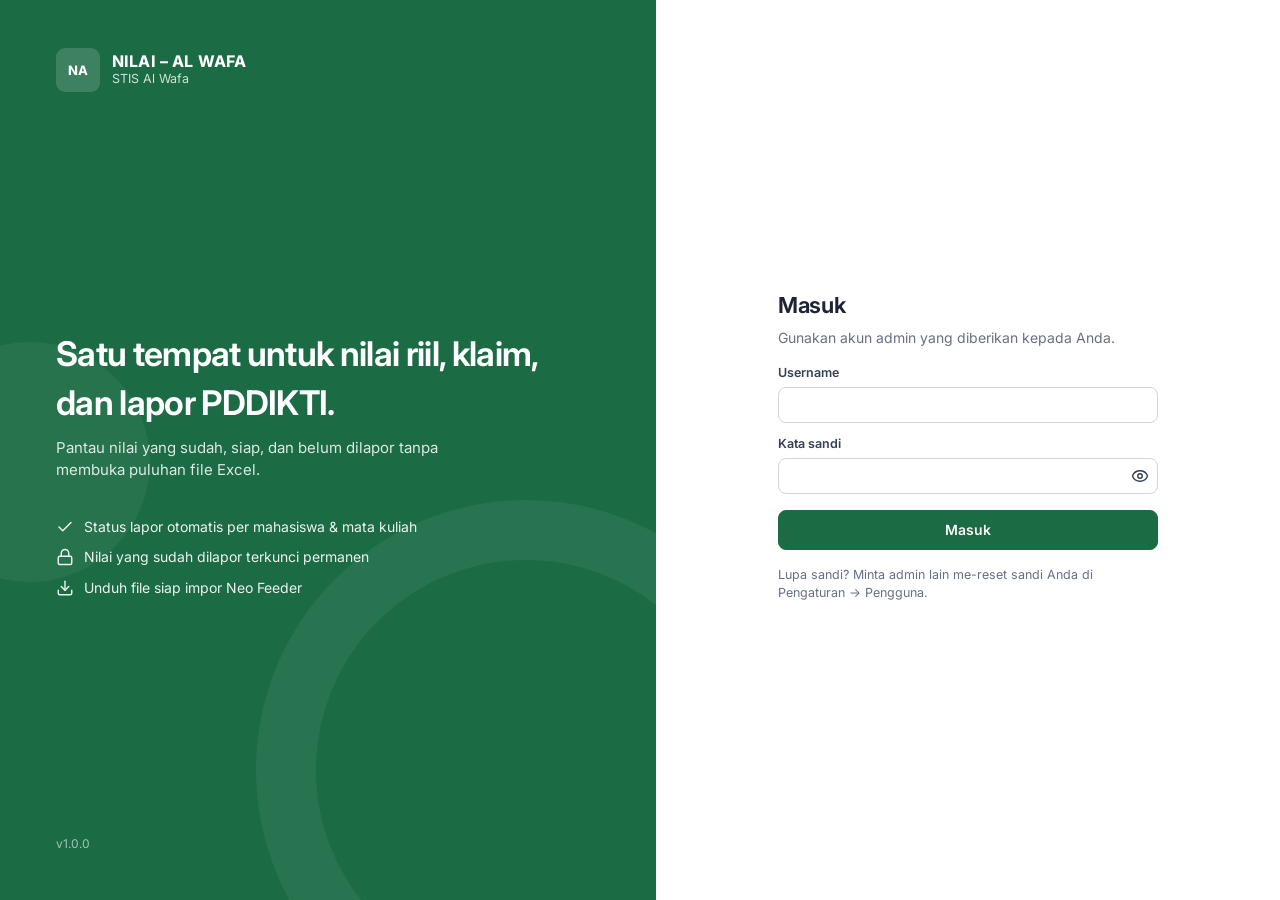
==== index.html @ cb7acc47 "NILAI – AL WAFA v1.0.0" ====
<!DOCTYPE html>
<html lang="id">
<head>
  <meta charset="utf-8">
  <meta name="viewport" content="width=device-width, initial-scale=1">
  <title>NILAI – AL WAFA</title>
  <meta name="description" content="Sistem penilaian akademik STIS Al Wafa — nilai riil, peta klaim, lapor PDDIKTI, KHS & transkrip.">
  <meta name="robots" content="noindex, nofollow">
  <meta name="theme-color" content="#1B6B45">
  <link rel="icon" href="data:image/svg+xml,%3Csvg xmlns='http://www.w3.org/2000/svg' viewBox='0 0 32 32'%3E%3Crect width='32' height='32' rx='7' fill='%231B6B45'/%3E%3Ctext x='16' y='21' font-family='Arial' font-weight='700' font-size='13' fill='white' text-anchor='middle'%3ENA%3C/text%3E%3C/svg%3E">
  <link rel="preconnect" href="https://script.google.com">
  <link rel="preconnect" href="https://script.googleusercontent.com" crossorigin>
  <link rel="preconnect" href="https://fonts.googleapis.com">
  <link rel="preconnect" href="https://fonts.gstatic.com" crossorigin>
  <link rel="preconnect" href="https://cdn.jsdelivr.net" crossorigin>
  <link rel="stylesheet" href="https://fonts.googleapis.com/css2?family=Inter:wght@400;500;600;700&family=Noto+Naskh+Arabic:wght@400;600&display=swap">
  <link rel="stylesheet" href="css/style.css?v=1.0.0">
</head>
<body>
  <div style="min-height:100vh;display:grid;place-items:center;color:#667085;font-family:system-ui,sans-serif">Memuat NILAI – AL WAFA…</div>
  <noscript>Aplikasi ini memerlukan JavaScript.</noscript>
  <script src="js/config.js?v=1.0.0"></script>
  <script src="js/icons.js?v=1.0.0"></script>
  <script src="js/core.js?v=1.0.0"></script>
  <script src="js/hal-utama.js?v=1.0.0"></script>
  <script src="js/hal-nilai.js?v=1.0.0"></script>
  <script src="js/hal-lapor.js?v=1.0.0"></script>
  <script src="js/hal-pengaturan.js?v=1.0.0"></script>
  <script src="js/migrasi-parse.js?v=1.0.0"></script>
</body>
</html>
---- css/style.css ----
/* ==========================================================================
   NILAI – AL WAFA · gaya antarmuka (sederhana, bersih, modern, formal)
   Warna aksen dapat dipilih tiap pengguna → semua turunan memakai --brand.
   ========================================================================== */
:root {
  --brand: #1B6B45;
  --brand-600: color-mix(in srgb, var(--brand) 88%, black);
  --brand-700: color-mix(in srgb, var(--brand) 72%, black);
  --brand-50: color-mix(in srgb, var(--brand) 7%, white);
  --brand-100: color-mix(in srgb, var(--brand) 14%, white);
  --brand-200: color-mix(in srgb, var(--brand) 28%, white);
  --bg: #F5F6F8;
  --surface: #FFFFFF;
  --line: #E4E7EC;
  --line-2: #EEF0F3;
  --text: #1D2433;
  --muted: #667085;
  --soft: #98A2B3;
  --danger: #C62828;
  --warn: #B45309;
  --ok: #15803D;
  --info: #1D4ED8;
  /* warna status (tetap, tidak ikut tema) */
  --s-BP: #94A3B8; --s-BP-bg: #F1F5F9;
  --s-MN: #DC2626; --s-MN-bg: #FEE2E2;
  --s-SL: #CA8A04; --s-SL-bg: #FEF3C7;
  --s-SD: #16A34A; --s-SD-bg: #DCFCE7;
  --s-SX: #EA580C; --s-SX-bg: #FFEDD5;
  --s-TB: #64748B; --s-TB-bg: #E2E8F0;
  --radius: 10px;
  --radius-sm: 7px;
  --shadow: 0 1px 2px rgba(16, 24, 40, .05), 0 1px 3px rgba(16, 24, 40, .06);
  --shadow-lg: 0 12px 32px -8px rgba(16, 24, 40, .18), 0 4px 10px -4px rgba(16, 24, 40, .08);
  --sidebar: 248px;
  --font: 'Inter', system-ui, -apple-system, 'Segoe UI', Roboto, sans-serif;
  --arab: 'Noto Naskh Arabic', 'Traditional Arabic', serif;
}
* { box-sizing: border-box; }
html, body { margin: 0; height: 100%; }
body { font-family: var(--font); font-size: 14px; line-height: 1.45; color: var(--text); background: var(--bg); -webkit-font-smoothing: antialiased; }
a { color: var(--brand); text-decoration: none; }
a:hover { text-decoration: underline; }
h1, h2, h3, h4 { margin: 0; font-weight: 650; letter-spacing: -.01em; }
h1 { font-size: 22px; } h2 { font-size: 17px; } h3 { font-size: 15px; } h4 { font-size: 13.5px; }
p { margin: 0 0 8px; }
small, .muted { color: var(--muted); }
.soft { color: var(--soft); }
.ar { font-family: var(--arab); direction: rtl; font-size: 1.12em; }
.mono { font-variant-numeric: tabular-nums; }
.num { text-align: right; font-variant-numeric: tabular-nums; white-space: nowrap; }
.center { text-align: center; }
.nowrap { white-space: nowrap; }
.hidden { display: none !important; }
.ic { width: 18px; height: 18px; flex: none; stroke: currentColor; fill: none; stroke-width: 1.9; stroke-linecap: round; stroke-linejoin: round; vertical-align: -3px; }
.ic-sm { width: 15px; height: 15px; vertical-align: -2px; }
.ic-lg { width: 22px; height: 22px; }
.row { display: flex; align-items: center; gap: 8px; }
.row-wrap { display: flex; align-items: center; gap: 8px; flex-wrap: wrap; }
.spacer { flex: 1; }
.gap-4 { gap: 4px; } .gap-12 { gap: 12px; } .gap-16 { gap: 16px; }
.mt-4 { margin-top: 4px; } .mt-8 { margin-top: 8px; } .mt-12 { margin-top: 12px; } .mt-16 { margin-top: 16px; } .mt-24 { margin-top: 24px; }
.mb-8 { margin-bottom: 8px; } .mb-12 { margin-bottom: 12px; } .mb-16 { margin-bottom: 16px; }
.w-100 { width: 100%; }

/* ---------------------------------------------------------------- shell */
.app { display: grid; grid-template-columns: var(--sidebar) 1fr; min-height: 100vh; }
.sidebar { background: var(--surface); border-right: 1px solid var(--line); position: sticky; top: 0; height: 100vh; display: flex; flex-direction: column; }
.brand { display: flex; align-items: center; gap: 10px; padding: 18px 18px 16px; border-bottom: 1px solid var(--line-2); }
.brand-mark { width: 36px; height: 36px; border-radius: 9px; background: var(--brand); color: #fff; display: grid; place-items: center; font-weight: 750; font-size: 13px; letter-spacing: .02em; flex: none; overflow: hidden; }
.brand-mark img { width: 100%; height: 100%; object-fit: contain; background: #fff; }
.brand-t { font-weight: 750; font-size: 14.5px; letter-spacing: .01em; line-height: 1.15; }
.brand-s { font-size: 11.5px; color: var(--muted); }
.nav { padding: 12px 10px; display: flex; flex-direction: column; gap: 2px; overflow-y: auto; flex: 1; }
.nav-label { font-size: 10.5px; text-transform: uppercase; letter-spacing: .08em; color: var(--soft); padding: 10px 12px 4px; font-weight: 600; }
.nav a { display: flex; align-items: center; gap: 11px; padding: 9px 12px; border-radius: 8px; color: #344054; font-weight: 520; position: relative; text-decoration: none; }
.nav a:hover { background: var(--brand-50); color: var(--brand-700); }
.nav a.aktif { background: var(--brand-50); color: var(--brand-700); font-weight: 620; }
.nav a.aktif::before { content: ''; position: absolute; left: -10px; top: 8px; bottom: 8px; width: 3px; border-radius: 0 3px 3px 0; background: var(--brand); }
.nav a .badge { margin-left: auto; }
.side-foot { border-top: 1px solid var(--line-2); padding: 12px; }
.user-card { display: flex; align-items: center; gap: 10px; padding: 6px; border-radius: 8px; }
.avatar { width: 34px; height: 34px; border-radius: 50%; background: var(--brand-100); color: var(--brand-700); display: grid; place-items: center; font-weight: 700; font-size: 13px; flex: none; }
.main { min-width: 0; display: flex; flex-direction: column; }
.topbar { height: 60px; background: var(--surface); border-bottom: 1px solid var(--line); display: flex; align-items: center; gap: 14px; padding: 0 24px; position: sticky; top: 0; z-index: 20; }
.topbar h1 { font-size: 17px; }
.crumb { color: var(--muted); font-size: 12.5px; }
.periode-pill { display: flex; align-items: center; gap: 8px; border: 1px solid var(--line); border-radius: 999px; padding: 4px 6px 4px 12px; background: #fff; }
.periode-pill select { border: 0; font: inherit; font-weight: 600; color: var(--brand-700); background: transparent; padding: 4px 4px; cursor: pointer; outline: none; }
.content { padding: 22px 24px 48px; max-width: 1480px; width: 100%; }
.page-head { display: flex; align-items: flex-end; gap: 12px; margin-bottom: 16px; flex-wrap: wrap; }
.page-head .desc { color: var(--muted); margin-top: 3px; font-size: 13px; }
.net-bar { position: fixed; top: 0; left: 0; height: 2px; background: var(--brand); z-index: 100; width: 0; transition: width .3s ease, opacity .3s; opacity: 0; }
.net-bar.on { opacity: 1; width: 70%; transition: width 4s cubic-bezier(.1, .7, .2, 1); }
.net-bar.done { opacity: 0; width: 100%; transition: width .2s, opacity .4s .2s; }

/* ---------------------------------------------------------------- cards */
.card { background: var(--surface); border: 1px solid var(--line); border-radius: var(--radius); box-shadow: var(--shadow); }
.card-h { display: flex; align-items: center; gap: 10px; padding: 14px 16px; border-bottom: 1px solid var(--line-2); }
.card-h h3 { font-size: 14.5px; }
.card-b { padding: 16px; }
.card-b.flush { padding: 0; }
.card + .card { margin-top: 16px; }
.grid > .card + .card, .grid > .card { margin-top: 0; }
.grid { display: grid; gap: 16px; }
.g2 { grid-template-columns: repeat(2, minmax(0, 1fr)); }
.g3 { grid-template-columns: repeat(3, minmax(0, 1fr)); }
.g4 { grid-template-columns: repeat(4, minmax(0, 1fr)); }
.g6 { grid-template-columns: repeat(6, minmax(0, 1fr)); }
.g-side { grid-template-columns: minmax(0, 1fr) 360px; }
@media (max-width: 1200px) { .g6 { grid-template-columns: repeat(3, 1fr); } .g4 { grid-template-columns: repeat(2, 1fr); } .g-side { grid-template-columns: 1fr; } }
.kpi { padding: 14px 16px; display: flex; gap: 12px; align-items: flex-start; }
.kpi-ic { width: 38px; height: 38px; border-radius: 9px; display: grid; place-items: center; background: var(--brand-50); color: var(--brand); flex: none; }
.kpi-v { font-size: 24px; font-weight: 720; letter-spacing: -.02em; line-height: 1.1; font-variant-numeric: tabular-nums; }
.kpi-l { color: var(--muted); font-size: 12.5px; margin-top: 2px; }
.kpi.k-SL .kpi-ic { background: var(--s-SL-bg); color: var(--s-SL); }
.kpi.k-MN .kpi-ic { background: var(--s-MN-bg); color: var(--s-MN); }
.kpi.k-SX .kpi-ic { background: var(--s-SX-bg); color: var(--s-SX); }
.kpi.k-SD .kpi-ic { background: var(--s-SD-bg); color: var(--s-SD); }
.kpi.k-cuti .kpi-ic { background: #EEF2FF; color: #4F46E5; }
.kpi[data-go] { cursor: pointer; }
.kpi[data-go]:hover { border-color: var(--brand-200); }

/* ---------------------------------------------------------------- buttons & forms */
.btn { display: inline-flex; align-items: center; justify-content: center; gap: 7px; height: 36px; padding: 0 14px; border-radius: 8px; border: 1px solid var(--line); background: #fff; color: #344054; font: inherit; font-weight: 580; cursor: pointer; white-space: nowrap; transition: background .12s, border-color .12s, box-shadow .12s; }
.btn:hover { background: #F9FAFB; border-color: #D0D5DD; text-decoration: none; }
.btn:focus-visible, .input:focus-visible, select:focus-visible { outline: 0; box-shadow: 0 0 0 3px var(--brand-100); border-color: var(--brand); }
.btn-primary { background: var(--brand); border-color: var(--brand); color: #fff; }
.btn-primary:hover { background: var(--brand-600); border-color: var(--brand-600); }
.btn-soft { background: var(--brand-50); border-color: var(--brand-100); color: var(--brand-700); }
.btn-soft:hover { background: var(--brand-100); }
.btn-danger { background: var(--danger); border-color: var(--danger); color: #fff; }
.btn-danger:hover { background: #A61F1F; }
.btn-ghost { border-color: transparent; background: transparent; }
.btn-ghost:hover { background: #F2F4F7; }
.btn-sm { height: 30px; padding: 0 10px; font-size: 13px; border-radius: 7px; }
.btn-xs { height: 26px; padding: 0 8px; font-size: 12px; border-radius: 6px; gap: 5px; }
.btn-icon { width: 34px; padding: 0; }
.btn-sm.btn-icon { width: 30px; }
.btn[disabled], .btn.loading { opacity: .55; pointer-events: none; }
.btn.loading::after { content: ''; width: 13px; height: 13px; border: 2px solid currentColor; border-right-color: transparent; border-radius: 50%; animation: spin .7s linear infinite; }
@keyframes spin { to { transform: rotate(360deg); } }
.field { display: flex; flex-direction: column; gap: 5px; min-width: 0; }
.field > label, .lbl { font-size: 12.5px; font-weight: 600; color: #344054; }
.field .hint { font-size: 12px; color: var(--muted); }
.field .err { font-size: 12px; color: var(--danger); }
.req::after { content: ' *'; color: var(--danger); }
.input, select.input, textarea.input { height: 36px; border: 1px solid #D0D5DD; border-radius: 8px; padding: 0 11px; font: inherit; color: var(--text); background: #fff; width: 100%; min-width: 0; }
textarea.input { height: auto; min-height: 86px; padding: 9px 11px; resize: vertical; }
.input-sm { height: 30px; font-size: 13px; padding: 0 8px; border-radius: 7px; }
.input[readonly] { background: #F9FAFB; }
.search { position: relative; }
.search .ic { position: absolute; left: 10px; top: 50%; transform: translateY(-50%); color: var(--soft); }
.search .input { padding-left: 34px; }
.fgrid { display: grid; gap: 14px; grid-template-columns: repeat(2, minmax(0, 1fr)); }
.fgrid.c3 { grid-template-columns: repeat(3, minmax(0, 1fr)); }
.fgrid .full { grid-column: 1 / -1; }
.check { display: inline-flex; align-items: center; gap: 8px; cursor: pointer; user-select: none; }
.check input { width: 16px; height: 16px; accent-color: var(--brand); }
.toolbar { display: flex; align-items: center; gap: 8px; flex-wrap: wrap; padding: 12px 14px; border-bottom: 1px solid var(--line-2); }
.toolbar .input, .toolbar select.input { width: auto; }
.toolbar .search .input, .row .search .input { width: 100%; }
.seg { display: inline-flex; border: 1px solid var(--line); border-radius: 8px; padding: 2px; background: #F9FAFB; }
.seg button { border: 0; background: transparent; padding: 5px 12px; border-radius: 6px; font: inherit; font-size: 13px; color: var(--muted); cursor: pointer; font-weight: 560; }
.seg button.on { background: #fff; color: var(--text); box-shadow: var(--shadow); }

/* ---------------------------------------------------------------- tabs */
.tabs { display: flex; gap: 4px; border-bottom: 1px solid var(--line); margin-bottom: 16px; overflow-x: auto; }
.tabs button { border: 0; background: none; padding: 10px 14px; font: inherit; font-weight: 580; color: var(--muted); cursor: pointer; border-bottom: 2px solid transparent; margin-bottom: -1px; white-space: nowrap; display: flex; gap: 7px; align-items: center; }
.tabs button:hover { color: var(--text); }
.tabs button.on { color: var(--brand-700); border-bottom-color: var(--brand); }

/* ---------------------------------------------------------------- tables */
.tbl-wrap { overflow: auto; max-width: 100%; }
.tbl-wrap.tall { max-height: calc(100vh - 290px); }
table.tbl { width: 100%; border-collapse: separate; border-spacing: 0; font-size: 13.5px; }
.tbl th { position: sticky; top: 0; z-index: 2; background: #F9FAFB; text-align: left; font-size: 11.5px; text-transform: uppercase; letter-spacing: .04em; color: var(--muted); font-weight: 650; padding: 9px 12px; border-bottom: 1px solid var(--line); white-space: nowrap; }
.tbl th.sortable { cursor: pointer; user-select: none; }
.tbl th.sortable:hover { color: var(--text); }
.tbl td { padding: 9px 12px; border-bottom: 1px solid var(--line-2); vertical-align: middle; }
.tbl tr:last-child td { border-bottom: 0; }
.tbl tbody tr:hover td { background: #FAFBFC; }
.tbl tr.klik { cursor: pointer; }
.tbl tr.sel td { background: var(--brand-50) !important; }
.tbl td.aksi { white-space: nowrap; text-align: right; width: 1%; }
.tbl .sub { font-size: 12px; color: var(--muted); }
.tbl-compact td, .tbl-compact th { padding: 6px 10px; }
.tbl-foot { display: flex; align-items: center; gap: 10px; padding: 10px 14px; border-top: 1px solid var(--line-2); color: var(--muted); font-size: 13px; }
.pager { display: flex; gap: 4px; }
.pager button { min-width: 30px; height: 30px; border: 1px solid var(--line); background: #fff; border-radius: 7px; cursor: pointer; font: inherit; font-size: 13px; }
.pager button.on { background: var(--brand); color: #fff; border-color: var(--brand); }
.pager button[disabled] { opacity: .4; cursor: default; }
.empty { padding: 42px 16px; text-align: center; color: var(--muted); }
.empty .ic { width: 34px; height: 34px; color: var(--soft); margin-bottom: 8px; }
.empty h4 { color: var(--text); margin-bottom: 4px; }

/* ---------------------------------------------------------------- pills & badges */
.pill { display: inline-flex; align-items: center; gap: 5px; height: 22px; padding: 0 9px; border-radius: 999px; font-size: 12px; font-weight: 600; white-space: nowrap; background: #F2F4F7; color: #475467; }
.pill::before { content: ''; width: 6px; height: 6px; border-radius: 50%; background: currentColor; opacity: .85; }
.pill.no-dot::before { display: none; }
.pill.s-BP { background: var(--s-BP-bg); color: #475569; }
.pill.s-MN { background: var(--s-MN-bg); color: #B91C1C; }
.pill.s-SL { background: var(--s-SL-bg); color: #92400E; }
.pill.s-SD { background: var(--s-SD-bg); color: #166534; }
.pill.s-SX { background: var(--s-SX-bg); color: #C2410C; }
.pill.s-TB { background: var(--s-TB-bg); color: #475569; }
.pill.st-Aktif { background: #DCFCE7; color: #166534; }
.pill.st-Cuti { background: #E0E7FF; color: #3730A3; }
.pill.st-Mengundurkan { background: #FEE2E2; color: #991B1B; }
.pill.st-DO { background: #FEE2E2; color: #991B1B; }
.pill.st-Non-aktif { background: #F1F5F9; color: #475569; }
.pill.st-Lulus { background: var(--brand-100); color: var(--brand-700); }
.pill.brand { background: var(--brand-100); color: var(--brand-700); }
.pill.warn { background: #FEF3C7; color: #92400E; }
.pill.danger { background: #FEE2E2; color: #991B1B; }
.pill.info { background: #DBEAFE; color: #1E40AF; }
.badge { min-width: 20px; height: 20px; padding: 0 6px; border-radius: 999px; background: var(--s-MN); color: #fff; font-size: 11px; font-weight: 700; display: inline-grid; place-items: center; }
.badge.soft { background: var(--brand-100); color: var(--brand-700); }
.chip { display: inline-flex; align-items: center; gap: 5px; padding: 2px 8px; border-radius: 6px; background: #F2F4F7; border: 1px solid var(--line); font-size: 12.5px; max-width: 100%; }
.chip b { font-weight: 650; }
.chip .x { cursor: pointer; opacity: .6; }
.chip .x:hover { opacity: 1; }
.kelas-tag { display: inline-grid; place-items: center; width: 24px; height: 22px; border-radius: 6px; font-weight: 700; font-size: 12px; background: var(--brand-100); color: var(--brand-700); }
.kelas-tag.B { background: #E0F2FE; color: #075985; }
.lock { color: var(--s-SD); }
.statbar { display: flex; height: 8px; border-radius: 4px; overflow: hidden; background: #F2F4F7; min-width: 90px; }
.statbar i { display: block; height: 100%; }
.statbar .b-SD { background: var(--s-SD); } .statbar .b-SX { background: var(--s-SX); } .statbar .b-SL { background: var(--s-SL); }
.statbar .b-MN { background: var(--s-MN); } .statbar .b-BP { background: var(--s-BP); } .statbar .b-TB { background: var(--s-TB); }
.legend { display: flex; gap: 14px; flex-wrap: wrap; font-size: 12.5px; color: var(--muted); }
.legend span { display: inline-flex; align-items: center; gap: 6px; }
.legend i { width: 10px; height: 10px; border-radius: 3px; display: inline-block; }
.progress { height: 6px; border-radius: 3px; background: #EEF0F3; overflow: hidden; min-width: 70px; }
.progress i { display: block; height: 100%; background: var(--brand); border-radius: 3px; }

/* ---------------------------------------------------------------- alert */
.alert { display: flex; gap: 10px; padding: 11px 14px; border-radius: 9px; border: 1px solid; font-size: 13.5px; align-items: flex-start; }
.alert .ic { margin-top: 1px; }
.alert.info { background: #EFF6FF; border-color: #BFDBFE; color: #1E3A8A; }
.alert.warn { background: #FFFBEB; border-color: #FDE68A; color: #78350F; }
.alert.danger { background: #FEF2F2; border-color: #FECACA; color: #7F1D1D; }
.alert.ok { background: #F0FDF4; border-color: #BBF7D0; color: #14532D; }
.alert.brand { background: var(--brand-50); border-color: var(--brand-100); color: var(--brand-700); }

/* ---------------------------------------------------------------- modal & toast */
.modal-bg { position: fixed; inset: 0; background: rgba(16, 24, 40, .45); z-index: 60; display: grid; place-items: center; padding: 24px; animation: fade .12s ease; }
@keyframes fade { from { opacity: 0; } }
.modal { background: #fff; border-radius: 14px; box-shadow: var(--shadow-lg); width: min(560px, 100%); max-height: calc(100vh - 48px); display: flex; flex-direction: column; animation: pop .14s ease; }
.modal.lebar { width: min(920px, 100%); }
.modal.sangat-lebar { width: min(1180px, 100%); }
@keyframes pop { from { transform: translateY(6px) scale(.985); opacity: .6; } }
.modal-h { padding: 16px 20px; display: flex; align-items: flex-start; gap: 12px; border-bottom: 1px solid var(--line-2); }
.modal-h h3 { font-size: 16px; }
.modal-h .desc { color: var(--muted); font-size: 13px; margin-top: 2px; }
.modal-b { padding: 18px 20px; overflow-y: auto; }
.modal-f { padding: 14px 20px; border-top: 1px solid var(--line-2); display: flex; gap: 8px; justify-content: flex-end; align-items: center; }
.toasts { position: fixed; right: 20px; bottom: 20px; z-index: 90; display: flex; flex-direction: column; gap: 8px; }
.toast { background: #101828; color: #fff; padding: 11px 14px; border-radius: 10px; box-shadow: var(--shadow-lg); min-width: 260px; max-width: 440px; display: flex; gap: 10px; align-items: flex-start; font-size: 13.5px; animation: pop .15s ease; }
.toast.ok .ic { color: #4ADE80; } .toast.err .ic { color: #F87171; } .toast.warn .ic { color: #FBBF24; } .toast.info .ic { color: #93C5FD; }

/* ---------------------------------------------------------------- skeleton */
.skel { background: linear-gradient(90deg, #EEF0F3 25%, #F6F7F9 37%, #EEF0F3 63%); background-size: 400% 100%; animation: shimmer 1.3s ease infinite; border-radius: 6px; }
@keyframes shimmer { 0% { background-position: 100% 50%; } 100% { background-position: 0 50%; } }
.skel-line { height: 12px; margin: 10px 0; }
.skel-kpi { height: 84px; border-radius: var(--radius); }
.skel-row { height: 38px; margin: 0 0 1px; border-radius: 0; }
.stale { opacity: .72; transition: opacity .2s; }

/* ---------------------------------------------------------------- login */
.login { min-height: 100vh; display: grid; grid-template-columns: 1.05fr 1fr; background: #fff; }
.login-art { background: var(--brand); color: #fff; padding: 48px 56px; display: flex; flex-direction: column; position: relative; overflow: hidden; }
.login-art::after { content: ''; position: absolute; right: -140px; bottom: -140px; width: 420px; height: 420px; border-radius: 50%; border: 60px solid rgba(255, 255, 255, .06); }
.login-art::before { content: ''; position: absolute; left: -90px; top: 38%; width: 240px; height: 240px; border-radius: 50%; background: rgba(255, 255, 255, .05); }
.login-art h1 { font-size: 34px; letter-spacing: -.02em; margin-top: auto; }
.login-art p { opacity: .85; max-width: 420px; font-size: 15px; margin-top: 10px; }
.login-art .feat { display: flex; flex-direction: column; gap: 10px; margin-top: 28px; margin-bottom: auto; }
.login-art .feat div { display: flex; gap: 10px; align-items: center; opacity: .92; }
.login-form { display: grid; place-items: center; padding: 40px; }
.login-box { width: min(380px, 100%); }
.login-box h2 { font-size: 22px; margin-bottom: 6px; }
@media (max-width: 900px) { .login { grid-template-columns: 1fr; } .login-art { display: none; } }

/* ---------------------------------------------------------------- grid nilai (spreadsheet) */
.sheet { width: 100%; border-collapse: separate; border-spacing: 0; font-size: 13.5px; }
.sheet th { position: sticky; top: 0; z-index: 2; background: #F9FAFB; font-size: 11.5px; text-transform: uppercase; letter-spacing: .04em; color: var(--muted); font-weight: 650; padding: 8px 10px; border-bottom: 1px solid var(--line); text-align: left; white-space: nowrap; }
.sheet td { border-bottom: 1px solid var(--line-2); padding: 0 10px; height: 36px; }
.sheet td.cell { padding: 0; width: 120px; border-left: 1px solid var(--line-2); border-right: 1px solid var(--line-2); }
.sheet td.cell input { width: 100%; height: 35px; border: 0; padding: 0 10px; font: inherit; text-align: right; background: transparent; font-variant-numeric: tabular-nums; outline: none; }
.sheet td.cell input:focus { box-shadow: inset 0 0 0 2px var(--brand); background: #fff; }
.sheet tr.dirty td.cell { background: #FFFBEB; }
.sheet tr.bad td.cell { background: #FEF2F2; }
.sheet tr.off td { color: var(--soft); }
.sheet tr.locked td.cell input { color: var(--muted); }
.sheet tr:hover td { background-color: #FAFBFC; }
.match-nim td:first-child { box-shadow: inset 3px 0 0 #16A34A; }
.match-nama td:first-child { box-shadow: inset 3px 0 0 #2563EB; }
.match-ragu td:first-child { box-shadow: inset 3px 0 0 #CA8A04; }
.match-tolak td:first-child { box-shadow: inset 3px 0 0 #DC2626; }
tr.r-nim td { background: #F0FDF4; } tr.r-nama td { background: #EFF6FF; } tr.r-ragu td { background: #FFFBEB; } tr.r-tolak td { background: #FEF2F2; } tr.r-off td { background: #F8FAFC; color: var(--muted); }

/* ---------------------------------------------------------------- matriks status */
.mtx { border-collapse: separate; border-spacing: 2px; font-size: 11px; }
.mtx th { font-weight: 600; color: var(--muted); padding: 2px 4px; white-space: nowrap; }
.mtx th.v { writing-mode: vertical-rl; transform: rotate(180deg); height: 92px; text-align: left; font-weight: 550; }
.mtx td.c { width: 18px; height: 18px; border-radius: 4px; cursor: pointer; }
.mtx td.c-SD { background: var(--s-SD); } .mtx td.c-SX { background: var(--s-SX); } .mtx td.c-SL { background: var(--s-SL); }
.mtx td.c-MN { background: var(--s-MN); } .mtx td.c-BP { background: #CBD5E1; } .mtx td.c-TB { background: #E2E8F0; }
.mtx td.nm { padding-right: 8px; white-space: nowrap; max-width: 210px; overflow: hidden; text-overflow: ellipsis; font-size: 12px; }
.mtx tr:hover td.nm { color: var(--brand-700); font-weight: 600; }

/* ---------------------------------------------------------------- stepper */
.stepper { display: flex; gap: 0; margin-bottom: 18px; }
.step { flex: 1; display: flex; align-items: center; gap: 10px; padding: 10px 12px; color: var(--muted); font-weight: 560; font-size: 13px; position: relative; }
.step::after { content: ''; flex: 1; height: 2px; background: var(--line); margin-left: 6px; }
.step:last-child::after { display: none; }
.step b { width: 26px; height: 26px; border-radius: 50%; display: grid; place-items: center; background: #F2F4F7; color: var(--muted); font-size: 12.5px; flex: none; }
.step.on { color: var(--brand-700); } .step.on b { background: var(--brand); color: #fff; }
.step.done b { background: var(--brand-100); color: var(--brand-700); }
.step.done::after { background: var(--brand-200); }

/* ---------------------------------------------------------------- misc */
.dl { display: grid; grid-template-columns: 150px 1fr; gap: 8px 12px; font-size: 13.5px; }
.dl dt { color: var(--muted); }
.dl dd { margin: 0; font-weight: 520; }
.timeline { list-style: none; padding: 0; margin: 0; }
.timeline li { position: relative; padding: 0 0 14px 20px; border-left: 2px solid var(--line); margin-left: 6px; }
.timeline li::before { content: ''; position: absolute; left: -7px; top: 3px; width: 12px; height: 12px; border-radius: 50%; background: #fff; border: 2px solid var(--brand); }
.timeline li:last-child { border-left-color: transparent; }
.drop { border: 2px dashed #D0D5DD; border-radius: 12px; padding: 28px; text-align: center; color: var(--muted); background: #FAFBFC; cursor: pointer; transition: border-color .12s, background .12s; }
.drop:hover, .drop.over { border-color: var(--brand); background: var(--brand-50); color: var(--brand-700); }
.drop .ic { width: 30px; height: 30px; margin-bottom: 6px; }
.swatch { width: 44px; height: 44px; border-radius: 12px; border: 3px solid #fff; box-shadow: 0 0 0 1px var(--line); cursor: pointer; display: grid; place-items: center; color: #fff; }
.swatch.on { box-shadow: 0 0 0 2px var(--text); }
.theme-card { border: 1px solid var(--line); border-radius: 12px; padding: 12px; cursor: pointer; display: flex; gap: 12px; align-items: center; background: #fff; }
.theme-card.on { border-color: var(--brand); box-shadow: 0 0 0 3px var(--brand-100); }
.chart-box { position: relative; height: 270px; }
.kv { display: flex; justify-content: space-between; gap: 10px; padding: 7px 0; border-bottom: 1px dashed var(--line); font-size: 13.5px; }
.kv:last-child { border-bottom: 0; }
.check-list { display: flex; flex-direction: column; gap: 8px; }
.check-item { display: flex; gap: 10px; align-items: flex-start; padding: 10px 12px; border-radius: 9px; border: 1px solid var(--line); }
.check-item.ok { background: #F0FDF4; border-color: #BBF7D0; }
.check-item.no { background: #FFFBEB; border-color: #FDE68A; }
.check-item .ic { margin-top: 1px; }
.check-item.ok .ic { color: var(--ok); } .check-item.no .ic { color: var(--warn); }
.kbd { font-family: ui-monospace, monospace; font-size: 11.5px; background: #F2F4F7; border: 1px solid var(--line); border-bottom-width: 2px; border-radius: 5px; padding: 0 5px; }
.split-actions { display: flex; gap: 8px; align-items: center; }
.dot { width: 8px; height: 8px; border-radius: 50%; display: inline-block; }
.list-plain { list-style: none; padding: 0; margin: 0; }
.list-plain li { padding: 8px 0; border-bottom: 1px solid var(--line-2); display: flex; gap: 10px; align-items: center; }
.list-plain li:last-child { border-bottom: 0; }
.scroll-y { max-height: 360px; overflow-y: auto; }
.sticky-bar { position: sticky; bottom: 0; background: #fff; border-top: 1px solid var(--line); padding: 10px 14px; display: flex; gap: 8px; align-items: center; z-index: 3; border-radius: 0 0 var(--radius) var(--radius); }

/* ---------------------------------------------------------------- cetak (A4) */
.print-layer { position: fixed; inset: 0; background: #525659; z-index: 80; overflow: auto; }
.print-bar { position: sticky; top: 0; z-index: 2; background: #fff; border-bottom: 1px solid var(--line); padding: 10px 18px; display: flex; gap: 10px; align-items: center; }
.a4 { width: 210mm; min-height: 297mm; background: #fff; margin: 18px auto; padding: 14mm 16mm; color: #000; font-family: 'Times New Roman', Times, serif; font-size: 11pt; line-height: 1.32; box-shadow: 0 4px 18px rgba(0, 0, 0, .35); position: relative; }
.a4 .kop { display: flex; align-items: center; gap: 14px; border-bottom: 3px double #000; padding-bottom: 8px; margin-bottom: 10px; }
.a4 .kop img { width: 64px; height: 64px; object-fit: contain; }
.a4 .kop .t1 { font-size: 15pt; font-weight: bold; text-transform: uppercase; letter-spacing: .02em; }
.a4 .kop .t2 { font-size: 10pt; }
.a4 .judul { text-align: center; font-weight: bold; font-size: 13pt; text-decoration: underline; margin: 6px 0 10px; letter-spacing: .03em; }
.a4 table { border-collapse: collapse; width: 100%; }
.a4 .ident td { padding: 1px 4px; vertical-align: top; font-size: 10.5pt; }
.a4 .ident td:nth-child(1), .a4 .ident td:nth-child(4) { white-space: nowrap; width: 1%; }
.a4 .ident td:nth-child(2), .a4 .ident td:nth-child(5) { width: 1%; }
.a4 .mk th, .a4 .mk td { border: 1px solid #000; padding: 2px 5px; font-size: 10pt; }
.a4 .mk th { background: #EDEDED; text-align: center; }
.a4 .mk td.c { text-align: center; }
.a4 .mk.kecil th, .a4 .mk.kecil td { font-size: 7.8pt; padding: 1px 3px; line-height: 1.15; }
.a4 .mk.kecil td.k { white-space: nowrap; font-size: 7.2pt; }
.a4 .ttd { margin-top: 14px; display: flex; justify-content: flex-end; }
.a4 .ttd > div { width: 270px; text-align: left; font-size: 10.5pt; }
.a4 .ttd .ruang { height: 62px; }
.a4 .catatan { font-size: 9pt; margin-top: 8px; }
.a4 .dua { display: grid; grid-template-columns: 1fr 1fr; gap: 8px; }
.a4 .stempel-sementara { position: absolute; top: 18mm; right: 16mm; border: 2px solid #b45309; color: #b45309; padding: 2px 8px; font-family: var(--font); font-size: 9pt; font-weight: 700; transform: rotate(4deg); }
.a4-break { page-break-after: always; break-after: page; }
@media print {
  @page { size: A4; margin: 0; }
  body { background: #fff; }
  body > *:not(.print-layer) { display: none !important; }
  .print-layer { position: static; background: #fff; overflow: visible; }
  .print-bar { display: none; }
  .a4 { margin: 0; box-shadow: none; }
}
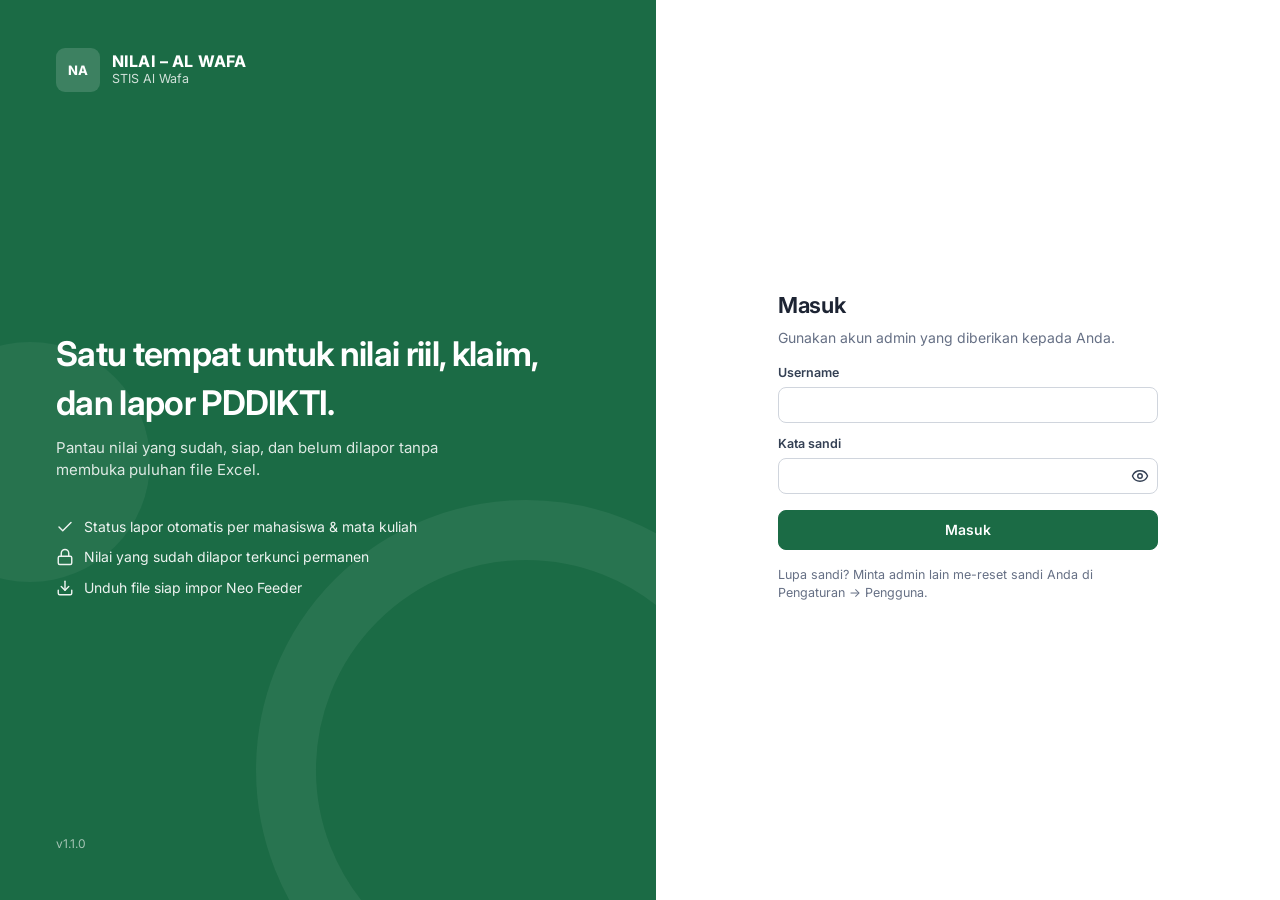
==== commit 075d4fca: "Pembaruan v1.1" ====
--- a/index.html
+++ b/index.html
@@ -14,18 +14,18 @@
   <link rel="preconnect" href="https://fonts.gstatic.com" crossorigin>
   <link rel="preconnect" href="https://cdn.jsdelivr.net" crossorigin>
   <link rel="stylesheet" href="https://fonts.googleapis.com/css2?family=Inter:wght@400;500;600;700&family=Noto+Naskh+Arabic:wght@400;600&display=swap">
-  <link rel="stylesheet" href="css/style.css?v=1.0.0">
+  <link rel="stylesheet" href="css/style.css?v=1.1.0">
 </head>
 <body>
   <div style="min-height:100vh;display:grid;place-items:center;color:#667085;font-family:system-ui,sans-serif">Memuat NILAI – AL WAFA…</div>
   <noscript>Aplikasi ini memerlukan JavaScript.</noscript>
-  <script src="js/config.js?v=1.0.0"></script>
-  <script src="js/icons.js?v=1.0.0"></script>
-  <script src="js/core.js?v=1.0.0"></script>
-  <script src="js/hal-utama.js?v=1.0.0"></script>
-  <script src="js/hal-nilai.js?v=1.0.0"></script>
-  <script src="js/hal-lapor.js?v=1.0.0"></script>
-  <script src="js/hal-pengaturan.js?v=1.0.0"></script>
-  <script src="js/migrasi-parse.js?v=1.0.0"></script>
+  <script src="js/config.js?v=1.1.0"></script>
+  <script src="js/icons.js?v=1.1.0"></script>
+  <script src="js/core.js?v=1.1.0"></script>
+  <script src="js/hal-utama.js?v=1.1.0"></script>
+  <script src="js/hal-nilai.js?v=1.1.0"></script>
+  <script src="js/hal-lapor.js?v=1.1.0"></script>
+  <script src="js/hal-pengaturan.js?v=1.1.0"></script>
+  <script src="js/migrasi-parse.js?v=1.1.0"></script>
 </body>
 </html>
--- a/css/style.css
+++ b/css/style.css
@@ -383,3 +383,13 @@
   .print-bar { display: none; }
   .a4 { margin: 0; box-shadow: none; }
 }
+
+/* ---------------------------------------------------------------- v1.1: rekap angkatan & kelas PDDIKTI */
+a.chip { color: inherit; text-decoration: none; white-space: nowrap; }
+a.chip:hover { border-color: var(--brand-200); background: var(--brand-50); color: var(--brand-700); text-decoration: none; }
+.tbl tr.grp td { background: #F9FAFB; font-size: 12.5px; padding-top: 9px; padding-bottom: 7px; border-bottom: 1px solid var(--line); }
+.tbl tbody tr.grp:hover td { background: #F9FAFB; }
+.ringkas-batal { display: grid; grid-template-columns: repeat(auto-fit, minmax(120px, 1fr)); gap: 8px; }
+.ringkas-batal > div { border: 1px solid var(--line); border-radius: 8px; padding: 8px 10px; }
+.ringkas-batal b { display: block; font-size: 18px; font-variant-numeric: tabular-nums; }
+.ringkas-batal span { font-size: 12px; color: var(--muted); }
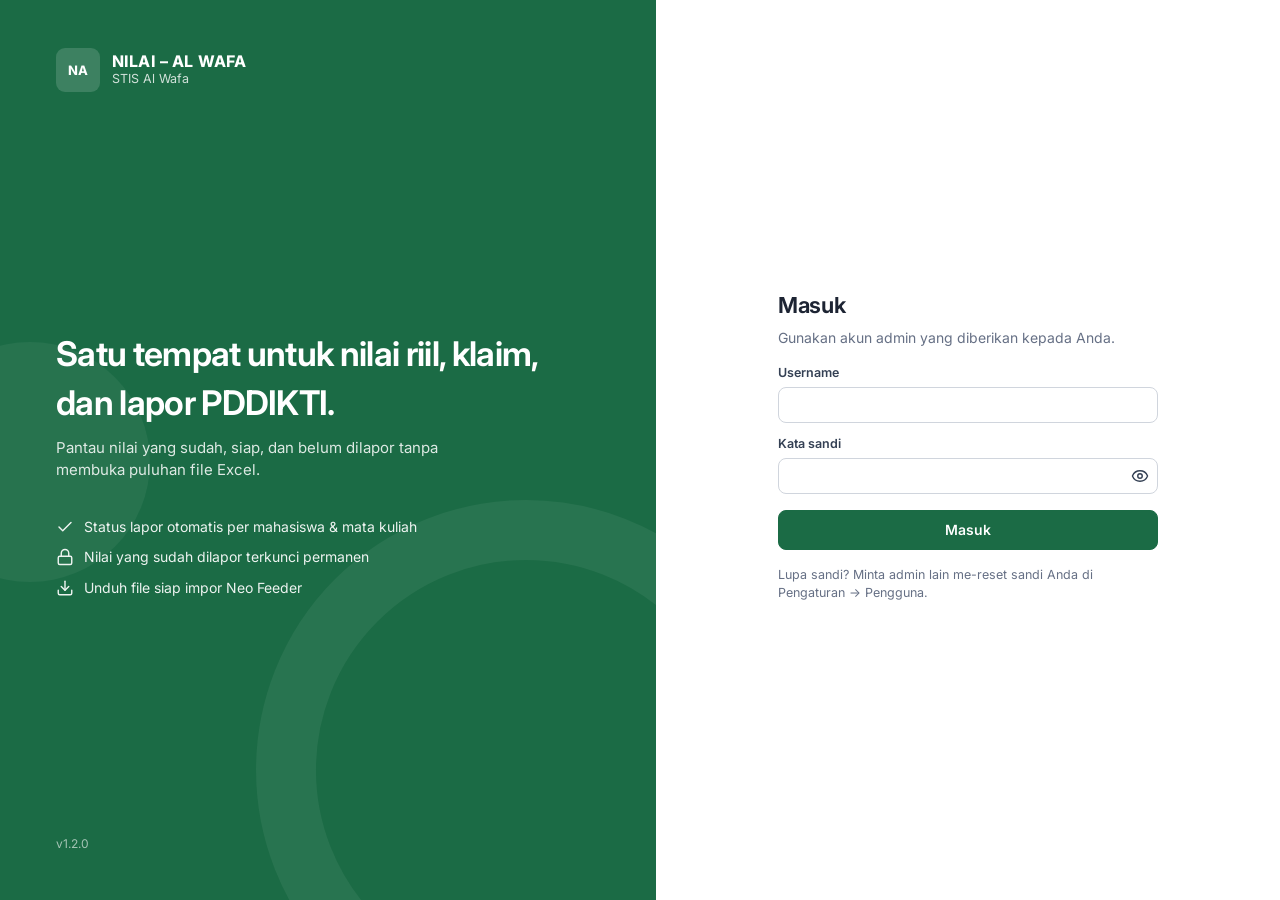
==== commit dba50fd3: "Pembaruan v1.2" ====
--- a/index.html
+++ b/index.html
@@ -14,18 +14,18 @@
   <link rel="preconnect" href="https://fonts.gstatic.com" crossorigin>
   <link rel="preconnect" href="https://cdn.jsdelivr.net" crossorigin>
   <link rel="stylesheet" href="https://fonts.googleapis.com/css2?family=Inter:wght@400;500;600;700&family=Noto+Naskh+Arabic:wght@400;600&display=swap">
-  <link rel="stylesheet" href="css/style.css?v=1.1.0">
+  <link rel="stylesheet" href="css/style.css?v=1.2.0">
 </head>
 <body>
   <div style="min-height:100vh;display:grid;place-items:center;color:#667085;font-family:system-ui,sans-serif">Memuat NILAI – AL WAFA…</div>
   <noscript>Aplikasi ini memerlukan JavaScript.</noscript>
-  <script src="js/config.js?v=1.1.0"></script>
-  <script src="js/icons.js?v=1.1.0"></script>
-  <script src="js/core.js?v=1.1.0"></script>
-  <script src="js/hal-utama.js?v=1.1.0"></script>
-  <script src="js/hal-nilai.js?v=1.1.0"></script>
-  <script src="js/hal-lapor.js?v=1.1.0"></script>
-  <script src="js/hal-pengaturan.js?v=1.1.0"></script>
-  <script src="js/migrasi-parse.js?v=1.1.0"></script>
+  <script src="js/config.js?v=1.2.0"></script>
+  <script src="js/icons.js?v=1.2.0"></script>
+  <script src="js/core.js?v=1.2.0"></script>
+  <script src="js/hal-utama.js?v=1.2.0"></script>
+  <script src="js/hal-nilai.js?v=1.2.0"></script>
+  <script src="js/hal-lapor.js?v=1.2.0"></script>
+  <script src="js/hal-pengaturan.js?v=1.2.0"></script>
+  <script src="js/migrasi-parse.js?v=1.2.0"></script>
 </body>
 </html>
--- a/css/style.css
+++ b/css/style.css
@@ -393,3 +393,64 @@
 .ringkas-batal > div { border: 1px solid var(--line); border-radius: 8px; padding: 8px 10px; }
 .ringkas-batal b { display: block; font-size: 18px; font-variant-numeric: tabular-nums; }
 .ringkas-batal span { font-size: 12px; color: var(--muted); }
+
+/* ---------------------------------------------------------------- v1.2: Perkuliahan tampilan kotak, Refresh */
+#btn-segar.berputar svg { animation: putar .8s linear infinite; }
+@keyframes putar { to { transform: rotate(360deg); } }
+.kk-crumb { font-size: 12.5px; color: var(--muted); margin-bottom: 4px; display: flex; flex-wrap: wrap; gap: 6px; align-items: center; }
+.kk-crumb a { color: var(--muted); text-decoration: none; }
+.kk-crumb a:hover { color: var(--brand-700); text-decoration: underline; }
+.kk-crumb span:last-child { color: var(--brand-700); font-weight: 600; }
+.kk-crumb .sep { color: var(--soft); font-weight: 400 !important; }
+.stepper { display: inline-flex; align-items: center; gap: 8px; background: var(--surface); border: 1px solid var(--line); border-radius: 12px; padding: 8px 14px; box-shadow: var(--shadow); }
+.stepper .st { display: inline-flex; align-items: center; gap: 7px; font-size: 13px; font-weight: 600; color: var(--soft); text-decoration: none; white-space: nowrap; }
+.stepper .st b { width: 22px; height: 22px; border-radius: 50%; display: inline-grid; place-items: center; font-size: 12px; border: 1.5px solid currentColor; }
+.stepper .st.on { color: var(--brand-700); }
+.stepper .st.on b { background: var(--brand); border-color: var(--brand); color: #fff; }
+.stepper .st.done { color: var(--brand-700); }
+.stepper .st.done b { background: var(--brand-50); border-color: var(--brand-200); }
+.stepper a.st:hover span { text-decoration: underline; }
+.stepper i { width: 22px; height: 1px; background: var(--line); }
+.kk-periode { display: flex; align-items: center; gap: 16px; padding: 16px 20px; border-left: 4px solid var(--brand); margin-bottom: 14px; flex-wrap: wrap; }
+.kk-label { font-size: 11.5px; font-weight: 700; letter-spacing: .05em; text-transform: uppercase; color: var(--brand-700); margin-bottom: 4px; }
+.kk-ta { font-size: 22px; font-weight: 750; letter-spacing: -.01em; }
+.kk-jenis { background: var(--brand); color: #fff; font-size: 11px; letter-spacing: .04em; }
+.kk-ring { display: flex; gap: 22px; }
+.kk-ring > div { text-align: right; }
+.kk-ring b { display: block; font-size: 20px; font-variant-numeric: tabular-nums; }
+.kk-ring span { font-size: 12px; color: var(--muted); }
+.kk-aksi { display: flex; align-items: center; gap: 14px; padding: 14px 18px; flex-wrap: wrap; }
+.kk-aksi b { font-size: 14.5px; }
+.kk-aksi .muted { font-size: 12.5px; margin-top: 2px; }
+.kk-ikon { width: 38px; height: 38px; border-radius: 10px; display: grid; place-items: center; background: var(--brand-50); color: var(--brand-700); flex: none; }
+.kk-ikon.bulat { width: 46px; height: 46px; border-radius: 50%; }
+.kk-sec { margin: 22px 0 12px; gap: 10px; flex-wrap: wrap; }
+.kk-sec h3 { margin: 0; font-size: 16px; }
+.kk-grid { display: grid; grid-template-columns: repeat(auto-fill, minmax(236px, 1fr)); gap: 16px; }
+.k-card { background: var(--surface); border: 1px solid var(--line); border-radius: 14px; padding: 16px; display: flex; flex-direction: column; gap: 10px; box-shadow: var(--shadow); transition: box-shadow .15s, transform .15s, border-color .15s; min-width: 0; }
+.k-card:hover { box-shadow: var(--shadow-lg); transform: translateY(-1px); border-color: var(--brand-200); }
+.k-card.skel { background: linear-gradient(90deg, #F2F4F7 25%, #E9ECF1 37%, #F2F4F7 63%); background-size: 400% 100%; animation: skel 1.3s ease infinite; border-color: transparent; box-shadow: none; }
+@keyframes skel { 0% { background-position: 100% 50%; } 100% { background-position: 0 50%; } }
+.k-tag { display: inline-flex; align-items: center; height: 24px; padding: 0 11px; border-radius: 999px; background: var(--brand-50); color: var(--brand-700); font-size: 11.5px; font-weight: 700; letter-spacing: .03em; text-transform: uppercase; white-space: nowrap; max-width: 100%; overflow: hidden; text-overflow: ellipsis; }
+.k-tag.abu { background: #F2F4F7; color: #475467; }
+.k-tahun { font-size: 40px; font-weight: 800; letter-spacing: -.03em; line-height: 1; color: var(--brand-700); margin-top: 2px; }
+.k-prodi { font-size: 17px; font-weight: 700; line-height: 1.25; min-height: 42px; }
+.k-mk { font-size: 15px; font-weight: 700; line-height: 1.3; display: -webkit-box; -webkit-line-clamp: 2; -webkit-box-orient: vertical; overflow: hidden; min-height: 39px; }
+.k-sub { font-size: 12.5px; color: var(--muted); margin-top: -4px; }
+.k-box { border: 1px solid var(--line-2); background: #FBFCFD; border-radius: 10px; padding: 10px 12px; display: grid; gap: 8px; }
+.k-box .r { display: flex; align-items: center; justify-content: space-between; gap: 10px; min-width: 0; }
+.k-box .r > span { font-size: 11px; font-weight: 600; letter-spacing: .04em; text-transform: uppercase; color: var(--muted); white-space: nowrap; }
+.k-box .r > b { font-size: 13px; font-weight: 650; display: inline-flex; align-items: center; gap: 6px; min-width: 0; justify-content: flex-end; text-align: right; }
+.k-box .ellip { overflow: hidden; text-overflow: ellipsis; white-space: nowrap; max-width: 150px; display: inline-block; }
+.k-box .progress { min-width: 0; }
+.btn-blok { width: 100%; justify-content: center; margin-top: auto; }
+.k-card .row .btn-blok { margin-top: 0; }
+.k-card.putus { border-style: dashed; border-width: 1.5px; background: transparent; box-shadow: none; align-items: center; justify-content: center; text-align: center; gap: 8px; padding: 22px 18px; }
+.k-card.putus:hover { background: var(--surface); }
+.k-card.putus .muted { font-size: 12.5px; max-width: 230px; }
+.kk-link { font-size: 12.5px; color: var(--brand-700); text-decoration: none; display: inline-flex; align-items: center; gap: 4px; justify-content: center; }
+.kk-link:hover { text-decoration: underline; }
+.k-penuh { grid-column: 1 / -1; background: var(--surface); border: 1px solid var(--line); border-radius: 14px; padding: 8px 0 22px; }
+@media (max-width: 1100px) { .stepper { order: 3; } }
+.k-dua { gap: 8px; margin-top: auto; flex-wrap: wrap; }
+.k-dua .btn-blok { flex: 1 1 120px; min-width: 0; padding: 0 10px; }
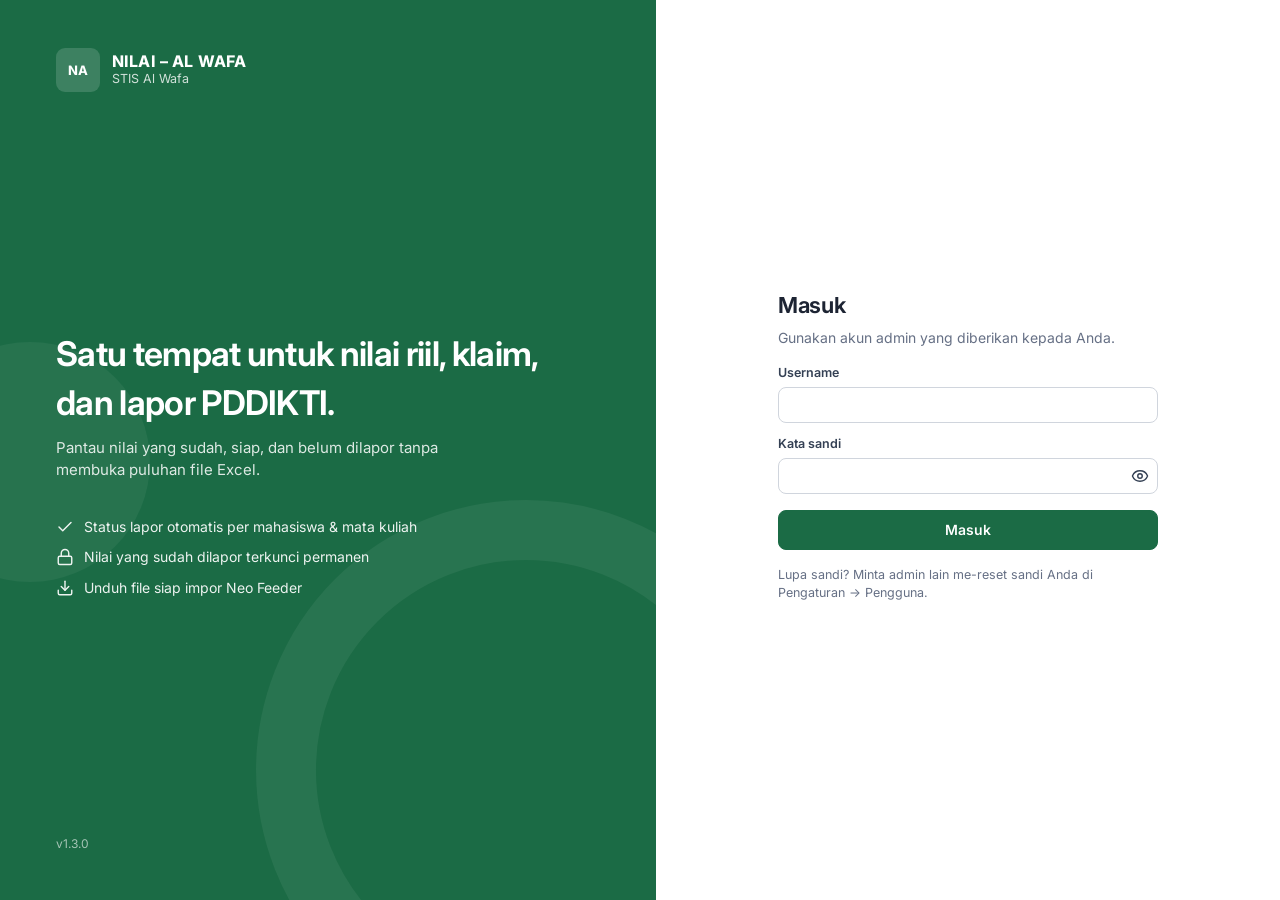
==== commit 587936bc: "Pembaruan v1.3" ====
--- a/index.html
+++ b/index.html
@@ -14,18 +14,18 @@
   <link rel="preconnect" href="https://fonts.gstatic.com" crossorigin>
   <link rel="preconnect" href="https://cdn.jsdelivr.net" crossorigin>
   <link rel="stylesheet" href="https://fonts.googleapis.com/css2?family=Inter:wght@400;500;600;700&family=Noto+Naskh+Arabic:wght@400;600&display=swap">
-  <link rel="stylesheet" href="css/style.css?v=1.2.0">
+  <link rel="stylesheet" href="css/style.css?v=1.3.0">
 </head>
 <body>
   <div style="min-height:100vh;display:grid;place-items:center;color:#667085;font-family:system-ui,sans-serif">Memuat NILAI – AL WAFA…</div>
   <noscript>Aplikasi ini memerlukan JavaScript.</noscript>
-  <script src="js/config.js?v=1.2.0"></script>
-  <script src="js/icons.js?v=1.2.0"></script>
-  <script src="js/core.js?v=1.2.0"></script>
-  <script src="js/hal-utama.js?v=1.2.0"></script>
-  <script src="js/hal-nilai.js?v=1.2.0"></script>
-  <script src="js/hal-lapor.js?v=1.2.0"></script>
-  <script src="js/hal-pengaturan.js?v=1.2.0"></script>
-  <script src="js/migrasi-parse.js?v=1.2.0"></script>
+  <script src="js/config.js?v=1.3.0"></script>
+  <script src="js/icons.js?v=1.3.0"></script>
+  <script src="js/core.js?v=1.3.0"></script>
+  <script src="js/hal-utama.js?v=1.3.0"></script>
+  <script src="js/hal-nilai.js?v=1.3.0"></script>
+  <script src="js/hal-lapor.js?v=1.3.0"></script>
+  <script src="js/hal-pengaturan.js?v=1.3.0"></script>
+  <script src="js/migrasi-parse.js?v=1.3.0"></script>
 </body>
 </html>
--- a/css/style.css
+++ b/css/style.css
@@ -454,3 +454,25 @@
 @media (max-width: 1100px) { .stepper { order: 3; } }
 .k-dua { gap: 8px; margin-top: auto; flex-wrap: wrap; }
 .k-dua .btn-blok { flex: 1 1 120px; min-width: 0; padding: 0 10px; }
+
+/* ===================== v1.3 — unggah nilai per mahasiswa ===================== */
+.un-contoh { border: 1px solid var(--line); border-radius: 12px; padding: 12px 14px; background: #FBFCFD; }
+.un-lembar { border: 1px solid var(--line-2); background: var(--surface); border-radius: 8px; padding: 10px; overflow-x: auto; }
+.un-id { display: grid; grid-template-columns: max-content 1fr; gap: 2px 14px; font-size: 12.5px; margin-bottom: 8px; }
+.un-id span { color: var(--muted); }
+.un-muat { display: flex; align-items: center; justify-content: center; gap: 10px; padding: 48px 12px; color: var(--muted); }
+.un-muat .ic { width: 22px; height: 22px; animation: un-kedip 1.1s ease-in-out infinite; }
+@keyframes un-kedip { 50% { opacity: .35; } }
+#un-isi.memuat { opacity: .55; pointer-events: none; transition: opacity .15s; }
+.un-opsi { display: grid; gap: 6px; padding: 10px 12px; border: 1px solid var(--line); border-radius: 10px; background: #FBFCFD; }
+.un-opsi .check { align-items: flex-start; line-height: 1.4; }
+.ringkas-batal > .un-utama { border-color: var(--brand-100); background: var(--brand-50); }
+.ringkas-batal > .un-utama b { color: var(--brand-700); }
+tr.un-mhs { cursor: pointer; }
+tr.un-mhs:hover td { background: var(--brand-50); }
+tr.un-mhs .un-panah { transition: transform .12s; }
+tr.un-mhs.buka .un-panah { transform: rotate(90deg); }
+tr.un-mhs.buka td { background: var(--brand-50); }
+tr.un-det > td { background: #FBFCFD; padding: 6px 10px 10px 34px; }
+.un-dalam { background: var(--surface); border: 1px solid var(--line-2); border-radius: 8px; }
+.un-dalam td .sub { display: inline; }
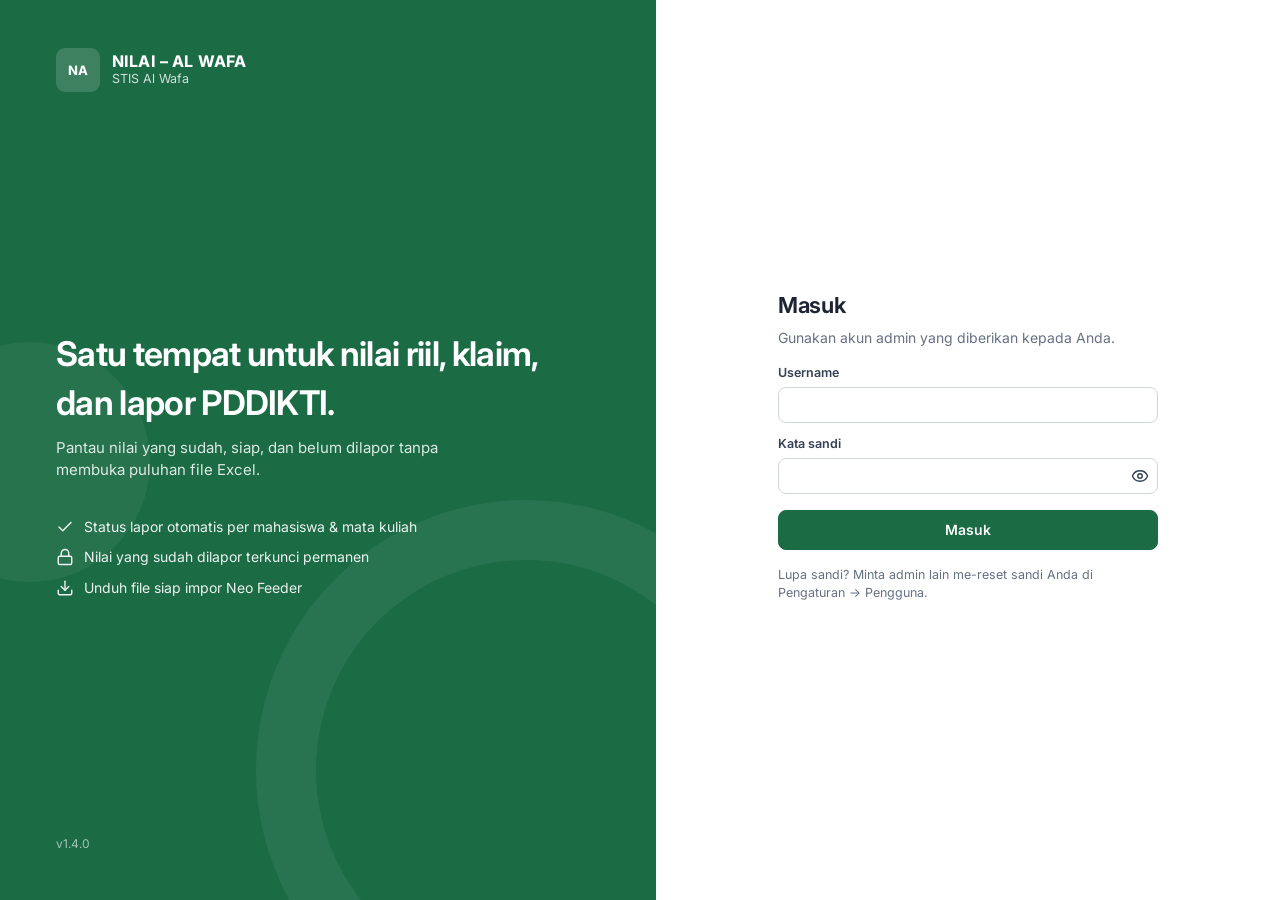
==== commit 2caa72ea: "Pembaruan v1.4" ====
--- a/index.html
+++ b/index.html
@@ -14,18 +14,18 @@
   <link rel="preconnect" href="https://fonts.gstatic.com" crossorigin>
   <link rel="preconnect" href="https://cdn.jsdelivr.net" crossorigin>
   <link rel="stylesheet" href="https://fonts.googleapis.com/css2?family=Inter:wght@400;500;600;700&family=Noto+Naskh+Arabic:wght@400;600&display=swap">
-  <link rel="stylesheet" href="css/style.css?v=1.3.0">
+  <link rel="stylesheet" href="css/style.css?v=1.4.0">
 </head>
 <body>
   <div style="min-height:100vh;display:grid;place-items:center;color:#667085;font-family:system-ui,sans-serif">Memuat NILAI – AL WAFA…</div>
   <noscript>Aplikasi ini memerlukan JavaScript.</noscript>
-  <script src="js/config.js?v=1.3.0"></script>
-  <script src="js/icons.js?v=1.3.0"></script>
-  <script src="js/core.js?v=1.3.0"></script>
-  <script src="js/hal-utama.js?v=1.3.0"></script>
-  <script src="js/hal-nilai.js?v=1.3.0"></script>
-  <script src="js/hal-lapor.js?v=1.3.0"></script>
-  <script src="js/hal-pengaturan.js?v=1.3.0"></script>
-  <script src="js/migrasi-parse.js?v=1.3.0"></script>
+  <script src="js/config.js?v=1.4.0"></script>
+  <script src="js/icons.js?v=1.4.0"></script>
+  <script src="js/core.js?v=1.4.0"></script>
+  <script src="js/hal-utama.js?v=1.4.0"></script>
+  <script src="js/hal-nilai.js?v=1.4.0"></script>
+  <script src="js/hal-lapor.js?v=1.4.0"></script>
+  <script src="js/hal-pengaturan.js?v=1.4.0"></script>
+  <script src="js/migrasi-parse.js?v=1.4.0"></script>
 </body>
 </html>
--- a/css/style.css
+++ b/css/style.css
@@ -476,3 +476,10 @@
 tr.un-det > td { background: #FBFCFD; padding: 6px 10px 10px 34px; }
 .un-dalam { background: var(--surface); border: 1px solid var(--line-2); border-radius: 8px; }
 .un-dalam td .sub { display: inline; }
+
+/* ===================== v1.4 — hapus kelas (MK dihapus) ===================== */
+.k-lebar { grid-column: 1 / -1; }
+.k-lebar .alert { margin: 0; }
+.k-card.k-yatim { border-color: #F4C7C3; background: #FFFBFA; }
+.k-card.k-yatim .k-mk { color: var(--danger); }
+.danger-t { color: var(--danger); font-weight: 600; }
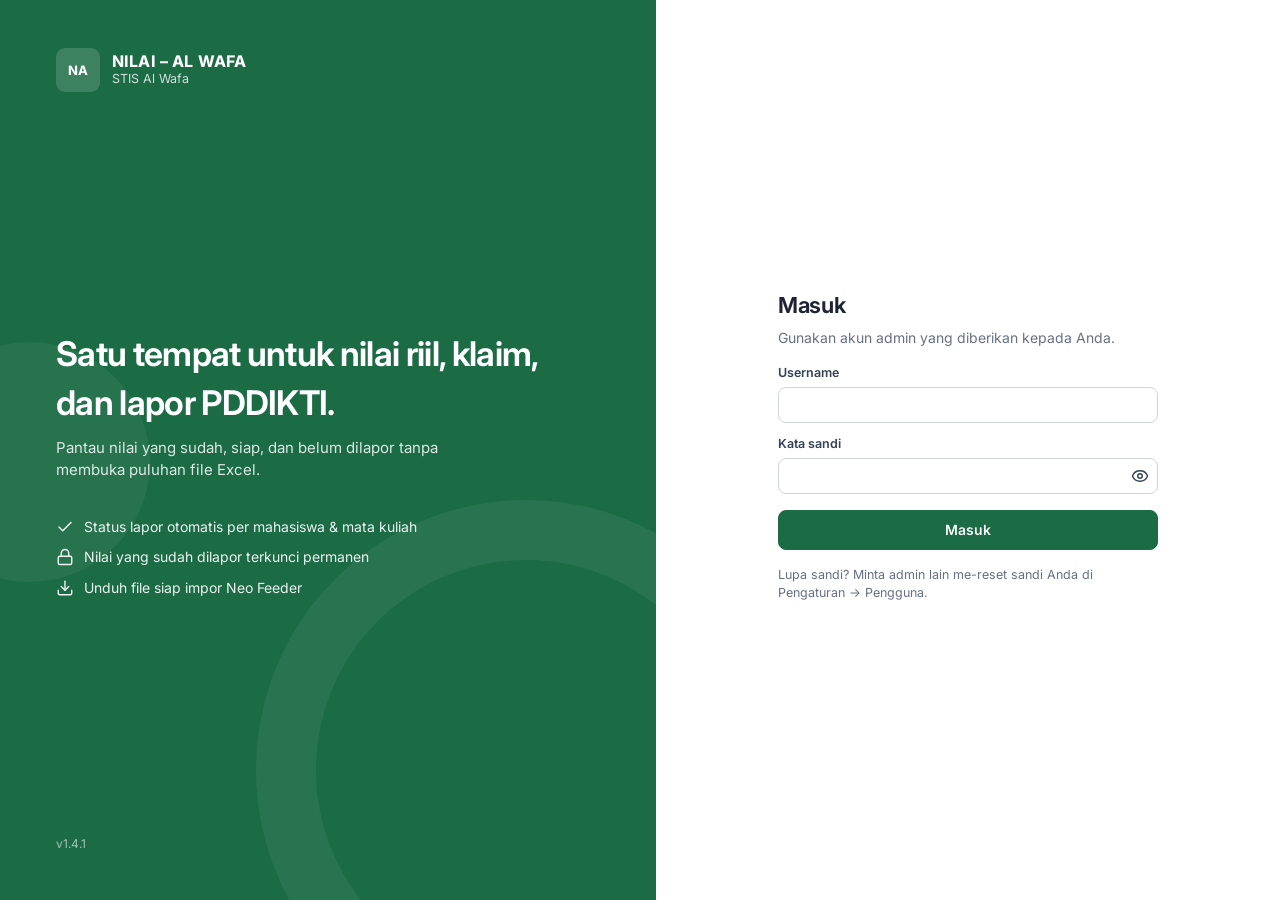
==== commit ddf41a82: "Pembaruan v1.4.1" ====
--- a/index.html
+++ b/index.html
@@ -14,18 +14,18 @@
   <link rel="preconnect" href="https://fonts.gstatic.com" crossorigin>
   <link rel="preconnect" href="https://cdn.jsdelivr.net" crossorigin>
   <link rel="stylesheet" href="https://fonts.googleapis.com/css2?family=Inter:wght@400;500;600;700&family=Noto+Naskh+Arabic:wght@400;600&display=swap">
-  <link rel="stylesheet" href="css/style.css?v=1.4.0">
+  <link rel="stylesheet" href="css/style.css?v=1.4.1">
 </head>
 <body>
   <div style="min-height:100vh;display:grid;place-items:center;color:#667085;font-family:system-ui,sans-serif">Memuat NILAI – AL WAFA…</div>
   <noscript>Aplikasi ini memerlukan JavaScript.</noscript>
-  <script src="js/config.js?v=1.4.0"></script>
-  <script src="js/icons.js?v=1.4.0"></script>
-  <script src="js/core.js?v=1.4.0"></script>
-  <script src="js/hal-utama.js?v=1.4.0"></script>
-  <script src="js/hal-nilai.js?v=1.4.0"></script>
-  <script src="js/hal-lapor.js?v=1.4.0"></script>
-  <script src="js/hal-pengaturan.js?v=1.4.0"></script>
-  <script src="js/migrasi-parse.js?v=1.4.0"></script>
+  <script src="js/config.js?v=1.4.1"></script>
+  <script src="js/icons.js?v=1.4.1"></script>
+  <script src="js/core.js?v=1.4.1"></script>
+  <script src="js/hal-utama.js?v=1.4.1"></script>
+  <script src="js/hal-nilai.js?v=1.4.1"></script>
+  <script src="js/hal-lapor.js?v=1.4.1"></script>
+  <script src="js/hal-pengaturan.js?v=1.4.1"></script>
+  <script src="js/migrasi-parse.js?v=1.4.1"></script>
 </body>
 </html>
